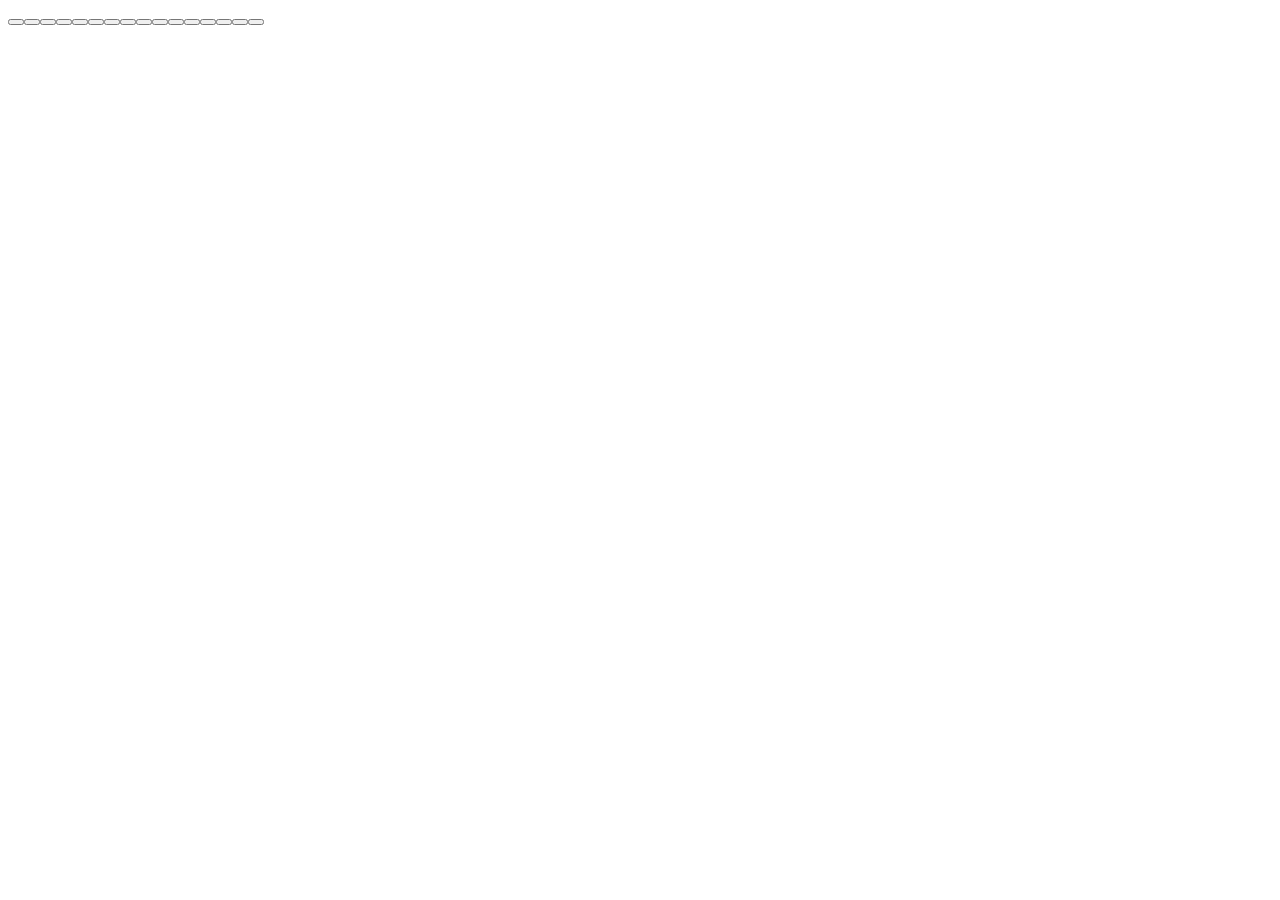
==== Anvi_harmonica.html @ 61230091 "Add HTML structure for CSS Harmonica" ====
<!DOCTYPE html>
<html lang="en">
  <head>
    <meta charset="UTF-8" />
    <title>CSS Harmonica</title>
    <link rel="stylesheet" href="styles.css" />
  </head>
  <body>
    <div class="harmonica">
      <div class="harmonica-shadow"></div>
      <div class="harmonica-shell">
        <div class="harmonica-goldbar"></div>
        <div class="harmonica-screw left"></div>
        <div class="harmonica-screw right"></div>
        <div class="harmonica-slide">
          <div class="slide-rod"></div>
          <div class="slide-button"></div>
        </div>
        <div class="holes-row" id="holesRow"></div>
      </div>
      <div class="hole-output" id="holeOutput"></div>
    </div>
    <script>
      const holeCount = 16;
      const holesRow = document.getElementById("holesRow");
      const holeOutput = document.getElementById("holeOutput");
      for (let i = 1; i <= holeCount; i++) {
        const btn = document.createElement("button");
        btn.className = "harmonica-hole";
        btn.textContent = "";
        btn.title = "Hole " + i;
        btn.addEventListener("click", () => {
          holeOutput.textContent = "+" + i;
        });
        holesRow.appendChild(btn);
      }
    </script>
  </body>
</html>
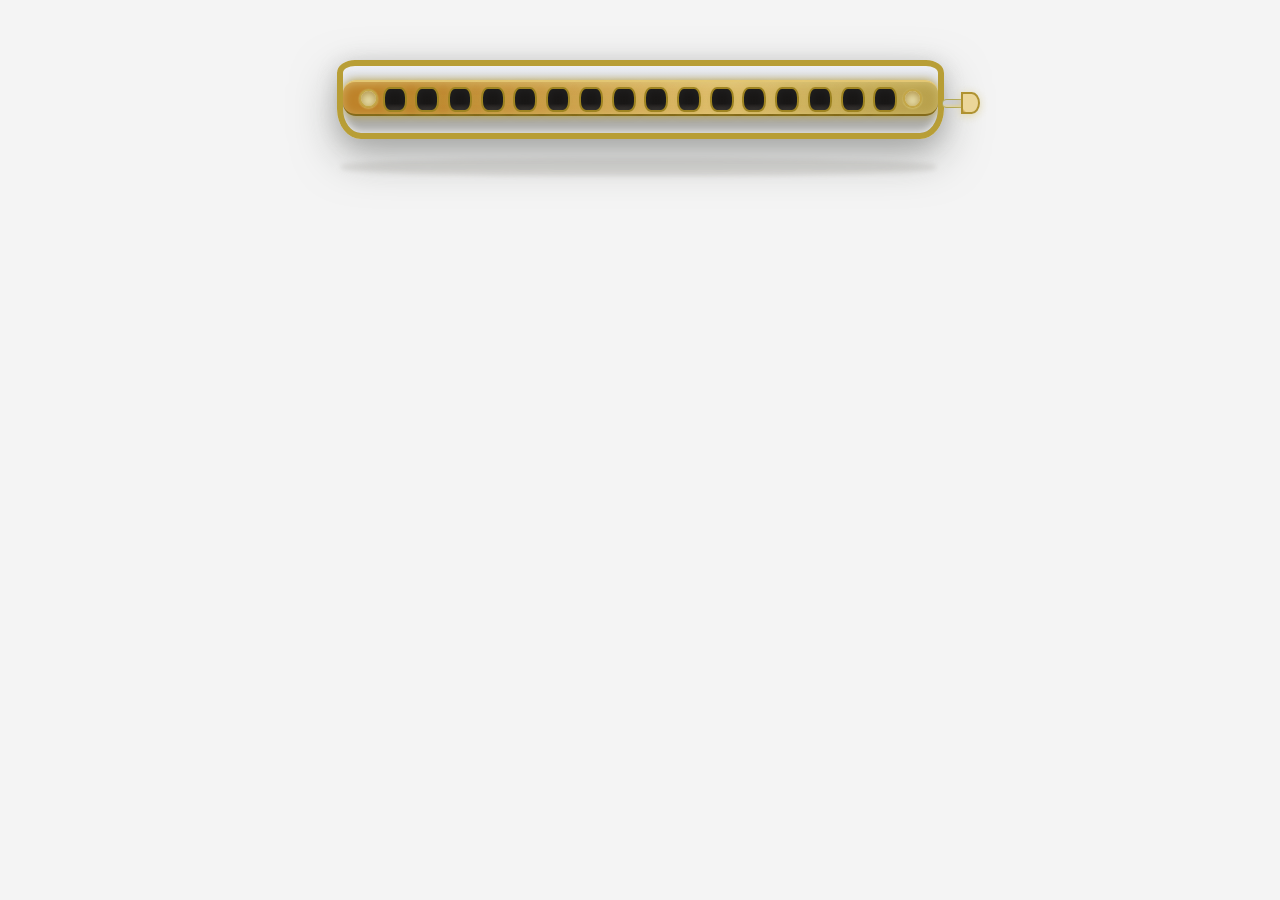
==== commit d3492b98: "Added harmonica page design navigation and modified landing page" ====
--- a/Anvi_harmonica.html
+++ b/Anvi_harmonica.html
@@ -3,7 +3,7 @@
   <head>
     <meta charset="UTF-8" />
     <title>CSS Harmonica</title>
-    <link rel="stylesheet" href="styles.css" />
+    <link rel="stylesheet" href="Anvi_harmonica.css" />
   </head>
   <body>
     <div class="harmonica">
--- a/Anvi_harmonica.css
+++ b/Anvi_harmonica.css
@@ -0,0 +1,147 @@
+body {
+  font-family: sans-serif;
+  background: #f4f4f4;
+  margin: 0;
+  padding: 0;
+}
+
+.harmonica {
+  width: 630px;
+  margin: 60px auto 0 auto;
+  position: relative;
+  padding-bottom: 46px;
+}
+
+.harmonica-shadow {
+  width: 595px;
+  height: 18px;
+  margin: 0 auto;
+  background: radial-gradient(ellipse at center, #b2b0aa 65%, transparent 100%);
+  border-radius: 40%;
+  position: absolute;
+  left: 16px;
+  top: 98px;
+  z-index: 0;
+  opacity: 0.35;
+  filter: blur(2.5px);
+}
+
+.harmonica-shell {
+  position: relative;
+  margin: 0 auto;
+  width: 595px;
+  height: 67px;
+  background: linear-gradient(180deg, #edeff5 0%, #d2d5db 31%, #adadaa 80%);
+  border-radius: 18px 18px 24px 24px / 13px 13px 30px 30px;
+  box-shadow: 0 18px 44px #8b8c89ab, 0 -1.5px 8px #eee inset, 0 4px 20px #8885;
+  border: 6.5px solid #b89e36;
+  overflow: visible;
+  z-index: 2;
+}
+
+.harmonica-goldbar {
+  position: absolute;
+  left: 0;
+  right: 0;
+  top: 14px;
+  height: 32px;
+  background: linear-gradient(90deg, #be832a 12%, #e4c373 64%, #b7a04b 100%);
+  border-radius: 13px;
+  border-top: 2.5px solid #e3c774;
+  border-bottom: 2.5px solid #846b1a;
+  z-index: 2;
+  box-shadow: 0 2px 10px #e0ce8792 inset, 0 0 8px #ba9d33e0;
+}
+
+.harmonica-screw {
+  position: absolute;
+  top: 23px;
+  width: 15px;
+  height: 15px;
+  background: radial-gradient(circle at 62% 48%, #ede6b2 74%, #ad903b 100%);
+  border-radius: 50%;
+  border: 2.5px solid #c3a648;
+  box-shadow: 0 2px 8px #885e08a6 inset, 0 0.5px 2px #e5d782bb;
+  z-index: 11;
+}
+.harmonica-screw.left {
+  left: 16px;
+}
+.harmonica-screw.right {
+  right: 16px;
+}
+
+.harmonica-slide {
+  position: absolute;
+  right: -42px;
+  top: 27px;
+  width: 38px;
+  height: 20px;
+  display: flex;
+  align-items: center;
+  z-index: 15;
+}
+.slide-rod {
+  width: 22px;
+  height: 7px;
+  background: linear-gradient(180deg, #ccc 50%, #dfd19d 100%);
+  border: 1.2px solid #b2a855;
+  border-radius: 5px 0 0 5px / 4px 0 0 4px;
+}
+.slide-button {
+  width: 16px;
+  height: 18.5px;
+  background: radial-gradient(ellipse at 60% 42%, #ebd699 81%, #be9230 100%);
+  border: 2px solid #af9230;
+  border-radius: 0 50% 50% 0/ 0 56% 56% 0;
+  margin-left: -3.5px;
+  box-shadow: 0 1.5px 8px #dbcb88a9;
+}
+
+.holes-row {
+  position: absolute;
+  left: 40px;
+  right: 40px;
+  top: 18px;
+  height: 31px;
+  display: flex;
+  gap: 5px;
+  z-index: 8;
+  justify-content: space-between;
+  align-items: center;
+}
+
+.harmonica-hole {
+  width: 24px;
+  height: 25px;
+  border-radius: 29%/42%;
+  background: linear-gradient(180deg, #191716 70%, #3f3a36 98%);
+  border: 2.2px solid #9e8422;
+  box-shadow: 0 1px 8px #baa44482, 0 1px 8px #222 inset;
+  font-size: 0.92rem;
+  color: #b3992c;
+  font-weight: bold;
+  cursor: pointer;
+  outline: none;
+  transition: background 0.21s, box-shadow 0.13s;
+  margin-top: 3px;
+  margin-bottom: 3.2px;
+}
+.harmonica-hole:hover,
+.harmonica-hole:focus {
+  background: linear-gradient(180deg, #2b2826 85%, #514b47 100%);
+  border-color: #e9cd79;
+  box-shadow: 0 0 13px #000000a0, 0 0 14px #faee8b;
+}
+
+.hole-output {
+  margin-top: 35px;
+  font-size: 1.23rem;
+  color: #b3992c;
+  min-height: 28px;
+  font-weight: bold;
+  transition: color 0.17s;
+}
+
+
+
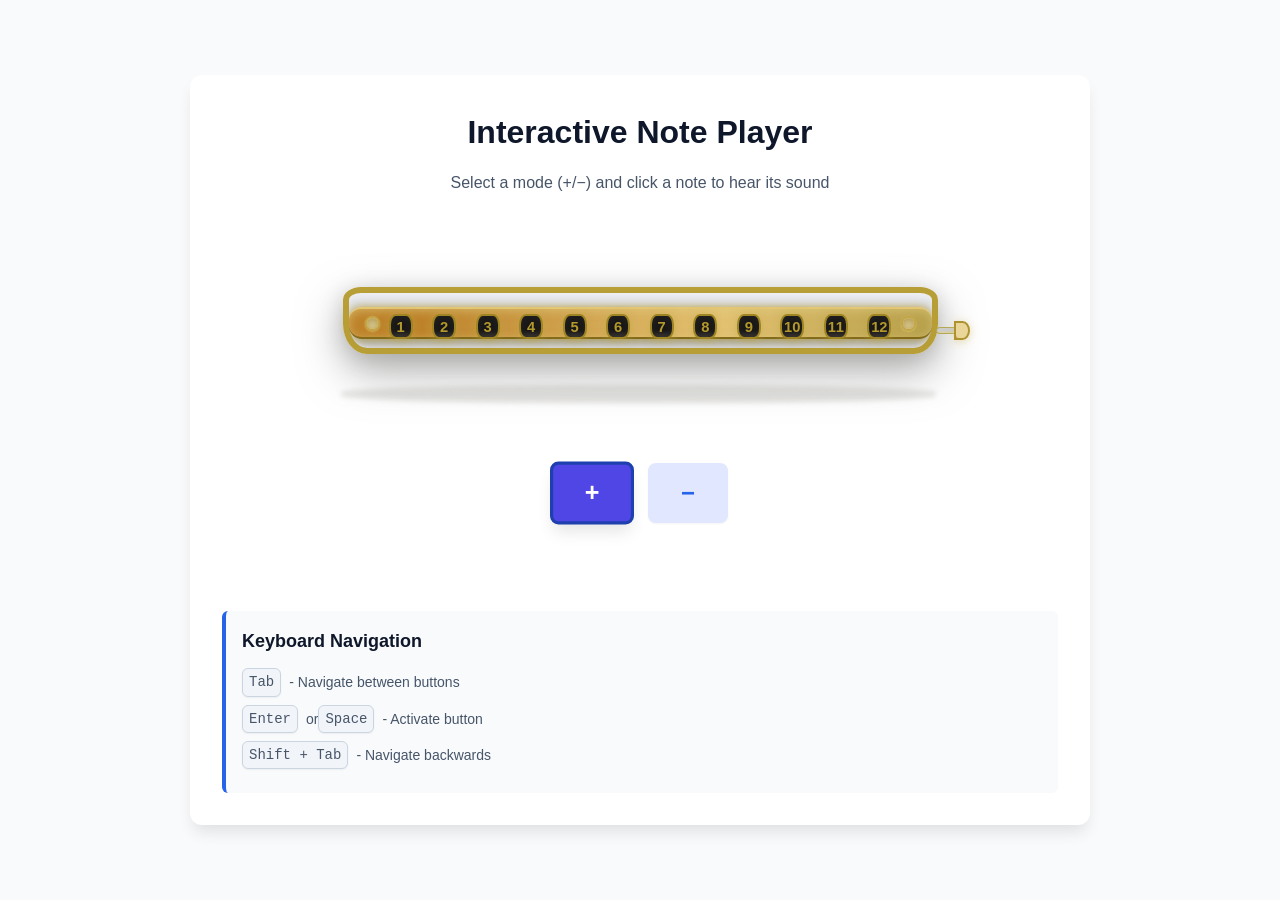
==== commit 48bf7b7a: "Added clickable harmonica notes page functionality" ====
--- a/Anvi_harmonica.html
+++ b/Anvi_harmonica.html
@@ -6,7 +6,17 @@
     <link rel="stylesheet" href="Anvi_harmonica.css" />
   </head>
   <body>
-    <div class="harmonica">
+
+
+
+    <main class="player-container" role="main">
+        <header class="player-header">
+            <h1>Interactive Note Player</h1>
+            <p class="player-description">Select a mode (+/−) and click a note to hear its sound</p>
+        </header>
+
+        <div class="container-harmonica-page">
+        <div class="harmonica">
       <div class="harmonica-shadow"></div>
       <div class="harmonica-shell">
         <div class="harmonica-goldbar"></div>
@@ -20,20 +30,62 @@
       </div>
       <div class="hole-output" id="holeOutput"></div>
     </div>
+
+        <section class="mode-section" aria-label="Mode selection">
+            <h2 class="visually-hidden">Select Playing Mode</h2>
+            <div class="mode-buttons" role="group" aria-label="Mode toggle buttons">
+                <button 
+                    type="button"
+                    id="mode-plus"
+                    class="mode-btn active"
+                    data-mode="plus"
+                    aria-pressed="true"
+                    aria-label="Plus mode"
+                    title="Plus Mode">
+                    <span aria-hidden="true">+</span>
+                </button>
+                <button 
+                    type="button"
+                    id="mode-minus"
+                    class="mode-btn"
+                    data-mode="minus"
+                    aria-pressed="false"
+                    aria-label="Minus mode"
+                    title="Minus Mode">
+                    <span aria-hidden="true">−</span>
+                </button>
+            </div>
+            <div id="mode-status" class="visually-hidden" role="status" aria-live="polite" aria-atomic="true">
+                Current mode: Plus
+            </div>
+        </section>
+
+        <section class="notes-section" aria-label="Musical notes">
+            <h2 class="visually-hidden">Select a Note to Play</h2>
+            <div id="notes-container" class="notes-grid" role="group" aria-label="12 musical note buttons"></div>
+            <div id="note-status" class="visually-hidden" role="status" aria-live="polite" aria-atomic="true">
+                No note played yet
+            </div>
+        </section>
+
+        <aside class="keyboard-instructions" aria-label="Keyboard navigation help">
+            <h3>Keyboard Navigation</h3>
+            <ul>
+                <li><kbd>Tab</kbd> - Navigate between buttons</li>
+                <li><kbd>Enter</kbd> or <kbd>Space</kbd> - Activate button</li>
+                <li><kbd>Shift + Tab</kbd> - Navigate backwards</li>
+            </ul>
+        </aside>
+
+        <div id="audio-container" class="visually-hidden" aria-hidden="true"></div>
+    </main>
+    </div>
+
     <script>
-      const holeCount = 16;
-      const holesRow = document.getElementById("holesRow");
-      const holeOutput = document.getElementById("holeOutput");
-      for (let i = 1; i <= holeCount; i++) {
-        const btn = document.createElement("button");
-        btn.className = "harmonica-hole";
-        btn.textContent = "";
-        btn.title = "Hole " + i;
-        btn.addEventListener("click", () => {
-          holeOutput.textContent = "+" + i;
-        });
-        holesRow.appendChild(btn);
-      }
+      
     </script>
+
+
+    <script type="module" src="SriPriyan_buttonplayer.js"></script>
   </body>
 </html>
--- a/Anvi_harmonica.css
+++ b/Anvi_harmonica.css
@@ -3,6 +3,13 @@
   background: #f4f4f4;
   margin: 0;
   padding: 0;
+}
+
+
+.container-harmonica-page
+{
+  display: flex;
+  flex-direction: column;
 }
 
 .harmonica {
@@ -145,3 +152,457 @@
 
 
 
+/* ========================================
+   CSS Variables for Theme Management
+   ======================================== */
+:root {
+    /* Color Palette */
+    --primary-color: #2563eb;
+    --primary-hover: #1d4ed8;
+    --primary-active: #1e40af;
+    --secondary-color: #7c3aed;
+    --accent-color: #06b6d4;
+    
+    /* Background Colors */
+    --bg-body: #f8fafc;
+    --bg-container: #ffffff;
+    --bg-note-btn: #f1f5f9;
+    --bg-note-hover: #e2e8f0;
+    --bg-note-active: #cbd5e1;
+    --bg-mode-btn: #e0e7ff;
+    --bg-mode-active: #4f46e5;
+    
+    /* Text Colors */
+    --text-primary: #0f172a;
+    --text-secondary: #475569;
+    --text-white: #ffffff;
+    --text-muted: #64748b;
+    
+    /* Border and Shadow */
+    --border-color: #cbd5e1;
+    --shadow-sm: 0 1px 2px 0 rgba(0, 0, 0, 0.05);
+    --shadow-md: 0 4px 6px -1px rgba(0, 0, 0, 0.1);
+    --shadow-lg: 0 10px 15px -3px rgba(0, 0, 0, 0.1);
+    
+    /* Spacing */
+    --spacing-xs: 0.5rem;
+    --spacing-sm: 0.75rem;
+    --spacing-md: 1rem;
+    --spacing-lg: 1.5rem;
+    --spacing-xl: 2rem;
+    
+    /* Typography */
+    --font-base: -apple-system, BlinkMacSystemFont, 'Segoe UI', Roboto, 'Helvetica Neue', Arial, sans-serif;
+    --font-mono: 'Courier New', Courier, monospace;
+    --font-size-sm: 0.875rem;
+    --font-size-base: 1rem;
+    --font-size-lg: 1.125rem;
+    --font-size-xl: 1.5rem;
+    --font-size-2xl: 2rem;
+    
+    /* Transitions */
+    --transition-fast: 150ms ease-in-out;
+    --transition-base: 250ms ease-in-out;
+    --transition-slow: 350ms ease-in-out;
+    
+    /* Border Radius */
+    --radius-sm: 0.375rem;
+    --radius-md: 0.5rem;
+    --radius-lg: 0.75rem;
+    --radius-full: 9999px;
+}
+
+/* ========================================
+   Global Reset and Base Styles
+   ======================================== */
+* {
+    margin: 0;
+    padding: 0;
+    box-sizing: border-box;
+}
+
+body {
+    font-family: var(--font-base);
+    font-size: var(--font-size-base);
+    line-height: 1.6;
+    color: var(--text-primary);
+    background-color: var(--bg-body);
+    min-height: 100vh;
+    display: flex;
+    justify-content: center;
+    align-items: center;
+    padding: var(--spacing-md);
+}
+
+/* ========================================
+   Utility Classes
+   ======================================== */
+/* Hide elements visually but keep them accessible to screen readers */
+.visually-hidden {
+    position: absolute;
+    width: 1px;
+    height: 1px;
+    margin: -1px;
+    padding: 0;
+    overflow: hidden;
+    clip: rect(0, 0, 0, 0);
+    white-space: nowrap;
+    border: 0;
+}
+
+/* Keyboard focus indicator (WCAG compliance) */    
+*:focus-visible {
+    outline: 3px solid var(--primary-color);
+    outline-offset: 2px;
+}
+
+/* ========================================
+   Main Container Layout
+   ======================================== */
+.player-container {
+    max-width: 900px;
+    width: 100%;
+    background-color: var(--bg-container);
+    border-radius: var(--radius-lg);
+    box-shadow: var(--shadow-lg);
+    padding: var(--spacing-xl);
+}
+
+/* ========================================
+   Header Section
+   ======================================== */
+.player-header {
+    text-align: center;
+    margin-bottom: var(--spacing-xl);
+}
+
+.player-header h1 {
+    font-size: var(--font-size-2xl);
+    font-weight: 700;
+    color: var(--text-primary);
+    margin-bottom: var(--spacing-sm);
+}
+
+.player-description {
+    font-size: var(--font-size-base);
+    color: var(--text-secondary);
+    margin: 0;
+}
+
+/* ========================================
+   Mode Selection Section
+   ======================================== */
+.mode-section {
+    margin-bottom: var(--spacing-xl);
+}
+
+.mode-buttons {
+    display: flex;
+    justify-content: center;
+    gap: var(--spacing-md);
+    flex-wrap: wrap;
+}
+
+/* Mode toggle buttons styling */
+.mode-btn {
+    min-width: 80px;
+    height: 60px;
+    font-size: var(--font-size-xl);
+    font-weight: 700;
+    color: var(--primary-color);
+    background-color: var(--bg-mode-btn);
+    border: 3px solid transparent;
+    border-radius: var(--radius-md);
+    cursor: pointer;
+    transition: all var(--transition-base);
+    display: flex;
+    align-items: center;
+    justify-content: center;
+    box-shadow: var(--shadow-sm);
+}
+
+/* Mode button hover state */
+.mode-btn:hover {
+    transform: translateY(-2px);
+    box-shadow: var(--shadow-md);
+    background-color: #c7d2fe;
+}
+
+/* Mode button active state */
+.mode-btn.active {
+    background-color: var(--bg-mode-active);
+    color: var(--text-white);
+    border-color: var(--primary-active);
+    transform: scale(1.05);
+    box-shadow: var(--shadow-lg);
+}
+
+/* Mode button focus state for keyboard navigation */
+.mode-btn:focus-visible {
+    outline: 3px solid var(--secondary-color);
+    outline-offset: 3px;
+}
+
+/* Mode button pressed animation */
+.mode-btn:active {
+    transform: scale(0.95);
+}
+
+/* ========================================
+   Notes Section
+   ======================================== */
+.notes-section {
+    margin-bottom: var(--spacing-xl);
+}
+
+.notes-grid {
+    display: flex;
+    flex-wrap: wrap;
+    gap: var(--spacing-sm);
+    justify-content: center;
+    align-items: stretch;
+}
+
+/* Individual note button styling */
+.note-btn {
+    min-width: 60px;
+    flex: 1 1 calc(8.333% - var(--spacing-sm)); /* 12 columns */
+    max-width: 80px;
+    height: 70px;
+    font-size: var(--font-size-lg);
+    font-weight: 600;
+    color: var(--text-primary);
+    background-color: var(--bg-note-btn);
+    border: 2px solid var(--border-color);
+    border-radius: var(--radius-md);
+    cursor: pointer;
+    transition: all var(--transition-base);
+    display: flex;
+    align-items: center;
+    justify-content: center;
+    box-shadow: var(--shadow-sm);
+    position: relative;
+    overflow: hidden;
+}
+
+/* Note button hover effect */
+.note-btn:hover {
+    background-color: var(--bg-note-hover);
+    border-color: var(--primary-color);
+    transform: translateY(-3px);
+    box-shadow: var(--shadow-md);
+}
+
+/* Note button active/pressed state */
+.note-btn:active,
+.note-btn.playing {
+    background-color: var(--bg-note-active);
+    transform: scale(0.95);
+    box-shadow: var(--shadow-sm);
+}
+
+/* Visual feedback when note is playing */
+.note-btn.playing {
+    background-color: var(--accent-color);
+    color: var(--text-white);
+    border-color: var(--accent-color);
+    animation: pulse 0.3s ease-in-out;
+}
+
+/* Last played note highlight */
+.note-btn.last-played {
+    background-color: var(--bg-note-active);
+    border-color: var(--primary-active);
+}
+
+/* Pulse animation for playing state */
+@keyframes pulse {
+    0% {
+        transform: scale(1);
+    }
+    50% {
+        transform: scale(1.1);
+    }
+    100% {
+        transform: scale(1);
+    }
+}
+
+/* Note button focus state */
+.note-btn:focus-visible {
+    outline: 3px solid var(--accent-color);
+    outline-offset: 2px;
+}
+
+/* Sharp/flat symbol styling (#) */
+.note-btn .sharp-symbol {
+    font-size: 0.85em;
+    vertical-align: super;
+}
+
+/* ========================================
+   Keyboard Instructions Section
+   ======================================== */
+.keyboard-instructions {
+    background-color: var(--bg-body);
+    border-left: 4px solid var(--primary-color);
+    padding: var(--spacing-md);
+    border-radius: var(--radius-sm);
+    margin-top: var(--spacing-lg);
+}
+
+.keyboard-instructions h3 {
+    font-size: var(--font-size-lg);
+    color: var(--text-primary);
+    margin-bottom: var(--spacing-sm);
+}
+
+.keyboard-instructions ul {
+    list-style: none;
+    padding: 0;
+}
+
+.keyboard-instructions li {
+    color: var(--text-secondary);
+    font-size: var(--font-size-sm);
+    margin-bottom: var(--spacing-xs);
+    display: flex;
+    align-items: center;
+}
+
+.keyboard-instructions kbd {
+    background-color: var(--bg-note-btn);
+    border: 1px solid var(--border-color);
+    border-radius: var(--radius-sm);
+    padding: 2px 6px;
+    font-family: var(--font-mono);
+    font-size: var(--font-size-sm);
+    margin-right: var(--spacing-xs);
+    box-shadow: var(--shadow-sm);
+}
+
+/* ========================================
+   Responsive Design - Tablet
+   ======================================== */
+@media (max-width: 768px) {
+    .player-container {
+        padding: var(--spacing-lg);
+    }
+    
+    .player-header h1 {
+        font-size: var(--font-size-xl);
+    }
+    
+    .notes-grid {
+        gap: var(--spacing-xs);
+    }
+    
+    .note-btn {
+        min-width: 50px;
+        max-width: 70px;
+        height: 60px;
+        font-size: var(--font-size-base);
+    }
+    
+    .mode-btn {
+        min-width: 70px;
+        height: 50px;
+        font-size: var(--font-size-lg);
+    }
+}
+
+/* ========================================
+   Responsive Design - Mobile
+   ======================================== */
+@media (max-width: 480px) {
+    body {
+        padding: var(--spacing-sm);
+    }
+    
+    .player-container {
+        padding: var(--spacing-md);
+    }
+    
+    .player-header h1 {
+        font-size: var(--font-size-lg);
+    }
+    
+    .player-description {
+        font-size: var(--font-size-sm);
+    }
+    
+    .notes-grid {
+        gap: var(--spacing-xs);
+    }
+    
+    .note-btn {
+        min-width: 45px;
+        max-width: 60px;
+        height: 50px;
+        font-size: var(--font-size-sm);
+        flex: 1 1 calc(16.666% - var(--spacing-xs)); /* 6 columns on mobile */
+    }
+    
+    .mode-btn {
+        min-width: 60px;
+        height: 45px;
+        font-size: var(--font-size-base);
+    }
+    
+    .keyboard-instructions {
+        padding: var(--spacing-sm);
+    }
+    
+    .keyboard-instructions h3 {
+        font-size: var(--font-size-base);
+    }
+}
+
+/* ========================================
+   Reduced Motion Support (Accessibility)
+   ======================================== */
+@media (prefers-reduced-motion: reduce) {
+    *,
+    *::before,
+    *::after {
+        animation-duration: 0.01ms !important;
+        animation-iteration-count: 1 !important;
+        transition-duration: 0.01ms !important;
+    }
+    
+    .note-btn:hover,
+    .mode-btn:hover {
+        transform: none;
+    }
+}
+
+/* ========================================
+   High Contrast Mode Support (Accessibility)
+   ======================================== */
+@media (prefers-contrast: high) {
+    .mode-btn {
+        border: 3px solid currentColor;
+    }
+    
+    .note-btn {
+        border: 3px solid currentColor;
+    }
+}
+
+/* ========================================
+   Print Styles
+   ======================================== */
+@media print {
+    body {
+        background-color: white;
+    }
+    
+    .player-container {
+        box-shadow: none;
+        border: 1px solid black;
+    }
+    
+    .keyboard-instructions {
+        page-break-inside: avoid;
+    }
+}
